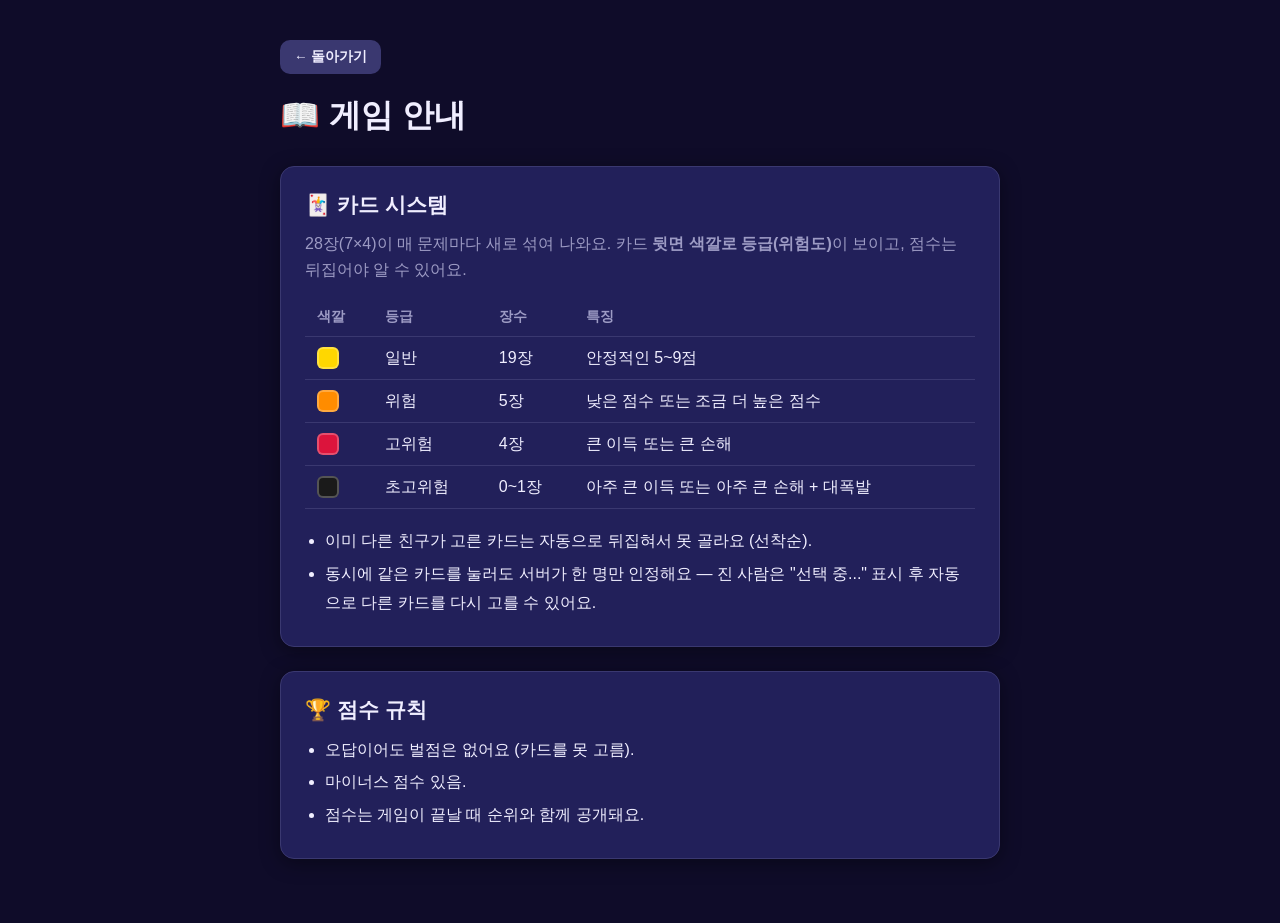
==== tutorial.html @ 6522b1e6 "feat: 게임 안내(튜토리얼) 페이지와 개인 점수 공개/비공개 토글 추가 - 세팅 화면에 '게임 안내' 버튼 추가 → tutorial.html(카드 시스템, 점수   규칙)을 새" ====
<!DOCTYPE html>
<html lang="ko">
<head>
  <meta charset="UTF-8">
  <meta name="viewport" content="width=device-width, initial-scale=1.0">
  <title>게임 안내 — Quiz Battle Card</title>
  <link rel="stylesheet" href="css/style.css">
</head>
<body class="tutorial-body">
  <div class="tutorial-wrap">
    <a href="index.html" class="btn btn-secondary btn-sm tutorial-back">← 돌아가기</a>
    <h1 class="tutorial-title">📖 게임 안내</h1>

    <!-- 카드 시스템 -->
    <section class="tutorial-section">
      <h2>🃏 카드 시스템</h2>
      <p class="tutorial-desc">
        28장(7×4)이 매 문제마다 새로 섞여 나와요. 카드 <strong>뒷면 색깔로 등급(위험도)</strong>이 보이고,
        점수는 뒤집어야 알 수 있어요.
      </p>

      <table class="tutorial-card-table">
        <thead>
          <tr><th>색깔</th><th>등급</th><th>장수</th><th>특징</th></tr>
        </thead>
        <tbody>
          <tr>
            <td><span class="tutorial-swatch" data-tier="normal"></span></td>
            <td>일반</td>
            <td>19장</td>
            <td>안정적인 5~9점</td>
          </tr>
          <tr>
            <td><span class="tutorial-swatch" data-tier="risk"></span></td>
            <td>위험</td>
            <td>5장</td>
            <td>낮은 점수 또는 조금 더 높은 점수</td>
          </tr>
          <tr>
            <td><span class="tutorial-swatch" data-tier="highRisk"></span></td>
            <td>고위험</td>
            <td>4장</td>
            <td>큰 이득 또는 큰 손해</td>
          </tr>
          <tr>
            <td><span class="tutorial-swatch" data-tier="ultra"></span></td>
            <td>초고위험</td>
            <td>0~1장</td>
            <td>아주 큰 이득 또는 아주 큰 손해 + 대폭발</td>
          </tr>
        </tbody>
      </table>

      <ul class="tutorial-list">
        <li>이미 다른 친구가 고른 카드는 자동으로 뒤집혀서 못 골라요 (선착순).</li>
        <li>동시에 같은 카드를 눌러도 서버가 한 명만 인정해요 — 진 사람은 "선택 중..." 표시 후 자동으로 다른 카드를 다시 고를 수 있어요.</li>
      </ul>
    </section>

    <!-- 점수 규칙 -->
    <section class="tutorial-section">
      <h2>🏆 점수 규칙</h2>
      <ul class="tutorial-list">
        <li>오답이어도 벌점은 없어요 (카드를 못 고름).</li>
        <li>마이너스 점수 있음.</li>
        <li>점수는 게임이 끝날 때 순위와 함께 공개돼요.</li>
      </ul>
    </section>
  </div>

  <script type="module" src="js/tutorial.js"></script>
</body>
</html>
---- css/style.css ----
/* =============================================
   style.css — Quiz Battle Royale
   ============================================= */

:root {
  --c-bg:       #0f0c29;
  --c-surface:  #1a1745;
  --c-card:     #22205a;
  --c-border:   #3a3870;
  --c-text:     #f0eeff;
  --c-sub:      #9d9bc4;
  --c-primary:  #7c6ff7;
  --c-green:    #2ecc71;
  --c-red:      #e74c3c;
  --c-orange:   #f39c12;
  --c-blue:     #3498db;
  --c-gold:     #f1c40f;
  --c-silver:   #bdc3c7;
  --c-bronze:   #e67e22;
  --radius:     14px;
  --shadow:     0 4px 20px rgba(0,0,0,0.4);

  /* 상황판 카드판(우측 60%) 레이아웃 — 나중에 조정하기 쉽도록 변수로 분리 */
  --board-pad-x:     28px;   /* 카드판 좌우 여백 */
  --board-pad-y:     22px;   /* 카드판 상하 여백 */
  --board-card-gap:  10px;   /* 카드 사이 간격 */
  --board-card-ratio: 1.6;   /* 카드 세로:가로 비율 (aspect-ratio: 1 / 이값) */
  --board-cols: 7;
  --board-rows: 4;

  /* 클라이언트 카드 선택 화면 — board 카드판과 동일한 비율, 여백은 board의 2배 */
  --cs-card-pad-x: calc(var(--board-pad-x) * 2);
  --cs-card-pad-y: calc(var(--board-pad-y) * 2);
}

* { box-sizing: border-box; margin: 0; padding: 0; }

body {
  font-family: 'Segoe UI', 'Apple SD Gothic Neo', sans-serif;
  background: var(--c-bg);
  color: var(--c-text);
  min-height: 100vh;
  overflow: hidden;
}

/* ── 뷰 전환 ── */
#app { width: 100vw; height: 100vh; position: relative; }
.view { display: none; width: 100%; height: 100%; position: absolute; top: 0; left: 0; overflow-y: auto; }
.view.active { display: flex; flex-direction: column; }

/* ── 공통 버튼 ── */
.btn {
  display: inline-flex; align-items: center; justify-content: center;
  padding: 12px 24px; border-radius: 10px; border: none; cursor: pointer;
  font-size: 1rem; font-weight: 700; transition: transform .1s, opacity .2s;
  user-select: none;
}
.btn:active { transform: scale(.96); }
.btn:disabled { opacity: .45; cursor: not-allowed; }
.btn-primary  { background: var(--c-primary); color: #fff; }
.btn-green    { background: var(--c-green);   color: #fff; }
.btn-blue     { background: var(--c-blue);    color: #fff; }
.btn-orange   { background: var(--c-orange);  color: #fff; }
.btn-secondary{ background: var(--c-border);  color: var(--c-text); }
.btn-danger   { background: var(--c-red);     color: #fff; }
.btn-warning  { background: var(--c-orange);  color: #fff; }
.btn-large    { font-size: 1.15rem; padding: 16px 32px; }
.btn-sm       { font-size: .85rem; padding: 8px 14px; }

/* 초고위험카드 예약(armed) 상태 강조 */
.btn.ultra-armed {
  background: #1A1A1A; color: #fff;
  box-shadow: 0 0 0 3px var(--c-red);
  animation: ultra-pulse 1s infinite;
}
@keyframes ultra-pulse {
  0%, 100% { opacity: 1; }
  50%      { opacity: .7; }
}

/* ── 공통 입력 ── */
.input-big, .select-big {
  width: 100%; padding: 14px 16px; border-radius: 10px;
  border: 2px solid var(--c-border); background: var(--c-surface);
  color: var(--c-text); font-size: 1.1rem;
}
.input-big:focus, .select-big:focus {
  outline: none; border-color: var(--c-primary);
}

/* ── 음소거 버튼 ── */
.mute-btn {
  position: fixed; top: 14px; right: 14px; z-index: 900;
  background: var(--c-card); border: 1px solid var(--c-border);
  border-radius: 50%; width: 46px; height: 46px;
  font-size: 1.3rem; cursor: pointer; display: flex; align-items: center; justify-content: center;
}
.mute-btn.small { width: 36px; height: 36px; font-size: 1rem; position: static; }

/* ── 방 코드 표시 ── */
.room-code-display {
  position: fixed; bottom: 10px; right: 14px;
  font-size: .8rem; color: var(--c-sub); z-index: 100;
}

/* =============================================
   세팅 뷰
   ============================================= */
#view-setting { align-items: center; justify-content: center; padding: 20px; }

.setting-wrap { width: 100%; max-width: 860px; }

.logo-area { text-align: center; margin-bottom: 32px; }
.logo-text { font-size: 2.4rem; font-weight: 900;
  background: linear-gradient(135deg, #a78bfa, #60a5fa);
  -webkit-background-clip: text; -webkit-text-fill-color: transparent; }
.logo-sub  { color: var(--c-sub); margin-top: 6px; }
.tutorial-link { display: inline-flex; margin-top: 14px; text-decoration: none; }

.setting-cards { display: flex; gap: 20px; flex-wrap: wrap; }
.card {
  flex: 1; min-width: 280px; background: var(--c-card);
  border-radius: var(--radius); padding: 24px; box-shadow: var(--shadow);
  border: 1px solid var(--c-border);
}
.card h2 { font-size: 1.2rem; margin-bottom: 20px; }
.card h2 small { font-size: .8rem; color: var(--c-sub); }

.form-row { margin-bottom: 16px; }
.form-row label { display: block; font-size: .9rem; color: var(--c-sub); margin-bottom: 6px; }
.hint { font-size: .78rem; color: var(--c-primary); }

.file-upload-label {
  display: inline-flex; align-items: center; gap: 8px;
  padding: 10px 18px; background: var(--c-surface);
  border: 2px dashed var(--c-border); border-radius: 10px;
  cursor: pointer; font-size: .95rem; transition: border-color .2s;
}
.file-upload-label:hover { border-color: var(--c-primary); }
.xlsx-status { margin-top: 8px; font-size: .85rem; color: var(--c-sub); }

.card-create .btn { width: 100%; margin-top: 8px; }

.join-buttons { display: flex; flex-direction: column; gap: 12px; margin-top: 8px; }
.join-buttons .btn { width: 100%; }

.setting-message {
  margin-top: 16px; padding: 12px 18px; border-radius: 10px;
  background: var(--c-surface); border: 1px solid var(--c-border);
  font-size: .95rem; text-align: center;
}
.setting-message.error { border-color: var(--c-red); color: var(--c-red); }
.setting-message.success { border-color: var(--c-green); color: var(--c-green); }
.hidden { display: none !important; }

/* ── 토글 스위치 (세팅 뷰) ── */
/* .form-row label { display:block } 규칙을 !important로 덮어씌워 flex 레이아웃 유지 */
.form-row label.toggle-label {
  display: flex !important; align-items: center; gap: 12px;
  cursor: pointer; padding: 4px 0; user-select: none;
  color: var(--c-text); margin-bottom: 0;
}
.toggle-checkbox { display: none; } /* 실제 체크박스 숨김 */
.toggle-slider {
  position: relative; flex-shrink: 0;
  width: 50px; height: 28px;
  background: var(--c-border); border-radius: 14px;
  transition: background .2s;
}
.toggle-slider::after {
  content: ''; position: absolute;
  width: 22px; height: 22px; background: #fff;
  border-radius: 50%; top: 3px; left: 3px;
  transition: transform .2s; box-shadow: 0 1px 4px rgba(0,0,0,.35);
}
.toggle-checkbox:checked + .toggle-slider { background: var(--c-primary); }
.toggle-checkbox:checked + .toggle-slider::after { transform: translateX(22px); }
.toggle-text { font-size: .95rem; }
.toggle-desc { margin-top: 6px; font-size: .8rem; color: var(--c-sub); }

/* =============================================
   상황판 뷰
   ============================================= */
#view-board { flex-direction: row; overflow: hidden; }

/* 좌 40% — 문제 */
.board-left {
  width: 40%; display: flex; flex-direction: column;
  align-items: center; justify-content: center; padding: 16px 20px;
  border-right: 2px solid var(--c-border); position: relative;
  overflow-y: auto; flex-shrink: 0;
}
.board-phase-label {
  position: absolute; top: 12px; left: 16px;
  font-size: .85rem; color: var(--c-sub);
  background: var(--c-card); padding: 4px 10px; border-radius: 20px;
}
.board-q-info {
  font-size: 1.1rem; color: var(--c-sub); margin-bottom: 10px; text-align: center;
}
.board-q-text {
  font-size: clamp(1.6rem, 3.5vw, 2.8rem); font-weight: 700;
  text-align: center; line-height: 1.5; max-width: 95%;
}

/* 객관식 보기 목록 */
.board-q-choices {
  display: flex; flex-wrap: wrap; gap: 10px 20px; justify-content: center;
  max-width: 100%; margin-top: 14px;
}
.board-choice-item {
  font-size: clamp(1.2rem, 2.2vw, 1.9rem);
  background: var(--c-card); border-radius: 10px;
  padding: 8px 22px; border: 1px solid var(--c-border);
  white-space: nowrap;
}
.board-choice-num {
  font-weight: 900; color: var(--c-gold); margin-right: 10px;
  font-size: clamp(1.3rem, 2.4vw, 2rem);
}

/* 선잇기 2열 레이아웃 */
.board-match-col {
  flex: 1; min-width: 120px; display: flex; flex-direction: column; gap: 8px;
}
.board-match-col-right .board-choice-item {
  border-color: var(--c-blue);
}

.board-q-img {
  max-height: 110px; max-width: 80%; object-fit: contain; border-radius: 10px;
  margin-top: 10px; cursor: zoom-in;
}
.board-q-img.zoomed {
  position: fixed; top: 0; left: 0; width: 100vw; height: 100vh;
  max-height: none; max-width: none; object-fit: contain; z-index: 800;
  background: rgba(0,0,0,.85); border-radius: 0; cursor: zoom-out;
}
.board-countdown {
  font-size: clamp(3rem, 10vw, 7rem); font-weight: 900; color: var(--c-gold);
  text-shadow: 0 0 30px var(--c-gold); animation: pulse .8s ease-in-out infinite;
}
@keyframes pulse { 0%,100%{transform:scale(1)} 50%{transform:scale(1.08)} }

/* 대폭발 발동 연출 — 화면 전체 플래시 + 흔들림, 점수는 표시하지 않음 (spec §1-2, §2-4) */
.board-explosion-overlay {
  position: fixed; inset: 0; z-index: 600;
  display: flex; flex-direction: column; align-items: center; justify-content: center;
  background: rgba(0,0,0,.75);
}
.explosion-emoji { font-size: clamp(4rem, 12vw, 9rem); }
.explosion-text  {
  font-size: clamp(1.4rem, 4vw, 2.6rem); font-weight: 900; color: #fff; margin-top: 12px;
}
.board-explosion-overlay.explosion-active { animation: explosionFlash 1.6s ease; }
.board-explosion-overlay.explosion-active .explosion-emoji { animation: shake .5s ease 3; }
@keyframes explosionFlash {
  0%   { background: rgba(255,255,255,.95); }
  15%  { background: rgba(0,0,0,.75); }
  100% { background: rgba(0,0,0,.75); }
}

/* 우 60% — 카드 그리드
   컨테이너 크기가 바뀌어도 카드 비율(1 : var(--board-card-ratio))을 유지한 채
   7×4=28장이 항상 여백 안에 들어오도록 컨테이너 쿼리 단위(cqw/cqh)로 크기를 계산한다. */
.board-right {
  flex: 1; display: flex;
  align-items: center; justify-content: center;
  padding: var(--board-pad-y) var(--board-pad-x);
  overflow: hidden;            /* 넘치거나 잘리는 대신 그리드 자체를 축소해 항상 안에 들어오게 함 */
  container-type: size;        /* 자식이 cqw/cqh로 이 영역의 실제 크기를 참조할 수 있게 함 */
}

/* 상황판 7×4 카드 그리드 — 폭 기준/높이 기준 중 더 작은 쪽에 맞춰 전체 그리드를 축소(letterbox) */
.board-card-grid {
  display: grid;
  grid-template-columns: repeat(var(--board-cols), 1fr);
  grid-template-rows: repeat(var(--board-rows), 1fr);
  gap: var(--board-card-gap);
  aspect-ratio: var(--board-cols) / calc(var(--board-rows) * var(--board-card-ratio));
  width: min(100cqw, 100cqh * (var(--board-cols) / (var(--board-rows) * var(--board-card-ratio))));
  max-width: 100%;
  max-height: 100%;
}

/* 상황판 카드 (클릭 없음, 표시 전용) — 비율은 항상 1 : var(--board-card-ratio) 고정.
   align-self:start로 그리드 셀 높이가 살짝 남아도 늘어나지 않고 aspect-ratio가 그대로 적용된다. */
.board-game-card {
  aspect-ratio: 1 / var(--board-card-ratio);
  width: 100%;
  align-self: start;
  border-radius: 8px;
  position: relative;
  overflow: hidden;
}

/* 등급별 실제 색상은 CARD_CONFIG.colors 기반으로 JS가 inline style로 지정한다 (spec §1-2) */
.board-card-back {
  width: 100%; height: 100%;
  border-radius: 8px;
  display: flex; align-items: center; justify-content: center;
  font-size: clamp(.85rem, 2.2vw, 1.4rem); font-weight: 900;
  color: rgba(255,255,255,.35);
  border: 2px solid rgba(255,255,255,.15);
  user-select: none;
}

/* 앞면 배경/글자색도 뒷면과 동일하게 CARD_CONFIG.colors 기반으로 JS가 inline style로 지정한다 (등급 색 통일) */
.board-card-front {
  width: 100%; height: 100%;
  border-radius: 8px;
  display: flex; flex-direction: column;
  align-items: center; justify-content: center;
  padding: 3px;
  border: 2px solid rgba(255,255,255,.25);
  animation: cardFlipIn .35s ease;
}

.bc-score {
  font-size: clamp(1.4rem, 3vw, 2.6rem);
  font-weight: 900; line-height: 1; text-align: center;
  word-break: break-all;
  color: inherit;
}
.bc-nick {
  font-size: clamp(1rem, 2vw, 1.6rem);
  color: inherit; opacity: .85; text-align: center;
  margin-top: 4px; word-break: break-all;
  overflow: hidden; max-width: 100%; line-height: 1.2;
}

/* =============================================
   클라이언트 뷰
   ============================================= */
#view-client { align-items: stretch; }

.client-section { display: none; flex-direction: column; flex: 1; padding: 24px; }
.client-section.active { display: flex; }

/* 내 누적 점수 바 (클라이언트 뷰 — 항상 좌상단 고정) */
.cs-score-bar {
  position: fixed; top: 14px; left: 14px; z-index: 200;
  background: var(--c-card); border: 1px solid var(--c-border);
  border-radius: 20px; padding: 8px 18px;
  display: flex; align-items: center; gap: 10px;
  box-shadow: var(--shadow); pointer-events: none;
}
.cs-score-label { font-size: .85rem; color: var(--c-sub); }
.cs-score-value { font-size: 1.4rem; font-weight: 900; color: var(--c-gold); }

/* 닉네임 입력 */
.cs-header { text-align: center; margin-bottom: 28px; }
.cs-header h2 { font-size: 1.5rem; }
.room-code-small { color: var(--c-sub); margin-top: 6px; font-size: .9rem; }

.nickname-input-wrap {
  display: flex; flex-direction: column; gap: 16px;
  max-width: 400px; width: 100%; margin: 0 auto;
}
.nickname-input {
  font-size: 1.3rem; text-align: center; letter-spacing: .05em;
}
.nickname-error {
  color: var(--c-red); font-size: .9rem; text-align: center; min-height: 1.2em;
}

/* 대기 */
.wait-wrap { flex: 1; display: flex; flex-direction: column; align-items: center; justify-content: center; }
.wait-icon { font-size: 4rem; margin-bottom: 20px; animation: spin 3s linear infinite; }
@keyframes spin { to { transform: rotate(360deg); } }
.wait-msg  { font-size: 1.4rem; font-weight: 700; text-align: center; }
.wait-sub  { color: var(--c-sub); margin-top: 10px; text-align: center; }

/* 카운트다운 */
.countdown-wrap { flex: 1; display: flex; flex-direction: column; align-items: center; justify-content: center; }
.countdown-label { font-size: 1.2rem; color: var(--c-sub); margin-bottom: 16px; }
.countdown-num {
  font-size: clamp(5rem, 25vw, 12rem); font-weight: 900; color: var(--c-gold);
  text-shadow: 0 0 40px var(--c-gold); line-height: 1;
}

/* 퀴즈 입력 */
.quiz-top-bar {
  display: flex; align-items: center; justify-content: space-between;
  margin-bottom: 16px;
}
.player-badge {
  font-size: 1.4rem; font-weight: 900;
  background: var(--c-primary); padding: 6px 18px; border-radius: 30px;
}
.cq-timer {
  font-size: 1.1rem; color: var(--c-gold); font-weight: 700;
}
.q-type-badge {
  display: inline-block; font-size: .8rem; font-weight: 700;
  padding: 4px 12px; border-radius: 20px; background: var(--c-primary);
  margin-bottom: 12px;
}
.cq-q-text { font-size: clamp(1.1rem, 3.5vw, 1.6rem); font-weight: 700; margin-bottom: 14px; line-height: 1.5; }
.cq-q-img { max-width: 100%; max-height: 160px; object-fit: contain; border-radius: 10px; margin-bottom: 14px; }

/* 보기 이미지 — URL로 입력된 보기가 이미지로 표시될 때 */
.choice-img {
  max-height: 120px; max-width: 100%; object-fit: contain;
  border-radius: 8px; display: block; margin: 4px auto;
  pointer-events: none; /* 클릭이 부모 버튼으로 전달되도록 */
}
.board-q-choices .choice-img { max-height: 160px; }

.cq-answer-area { flex: 1; display: flex; flex-direction: column; }

/* 객관식 */
.cq-mc-choices { display: flex; flex-direction: column; gap: 10px; margin-bottom: 16px; }
.mc-choice-item {
  background: var(--c-card); border-radius: 10px; padding: 14px 18px;
  font-size: 1rem; border: 1px solid var(--c-border);
}
.mc-choice-num { font-weight: 900; color: var(--c-gold); margin-right: 10px; font-size: 1.2rem; }
.cq-mc-input-row { display: flex; gap: 12px; }
.cq-number-input {
  flex: 1; padding: 14px; font-size: 1.4rem; font-weight: 700; text-align: center;
  border-radius: 10px; border: 2px solid var(--c-border); background: var(--c-surface);
  color: var(--c-text);
}

/* 객관식 클릭 모드 버튼 */
.mc-click-btn {
  width: 100%; padding: 16px 18px; border-radius: 10px;
  border: 2px solid var(--c-border); background: var(--c-card);
  color: var(--c-text); font-size: 1.05rem; font-weight: 500;
  cursor: pointer; text-align: left; transition: border-color .15s, background .15s;
  display: block;
}
.mc-click-btn:hover  { border-color: var(--c-primary); background: var(--c-surface); }
.mc-click-btn.selected {
  border-color: var(--c-primary); background: rgba(124,111,247,.25); font-weight: 700;
}

/* 단답형 */
.cq-sa { display: flex; flex-direction: column; gap: 12px; }
.cq-sa-input {
  padding: 16px; font-size: 1.2rem; border-radius: 10px;
  border: 2px solid var(--c-border); background: var(--c-surface); color: var(--c-text);
}
.cq-sa-input:focus { outline: none; border-color: var(--c-primary); }

/* 선 잇기 */
.cq-match-container {
  display: flex; align-items: stretch; gap: 0; position: relative;
  background: var(--c-card); border-radius: var(--radius); overflow: hidden;
  margin-bottom: 14px; min-height: 200px;
}
.match-col { flex: 1; display: flex; flex-direction: column; justify-content: space-around; padding: 12px 10px; gap: 8px; }
/* canvas는 선 그리기 전용 — 클릭 이벤트는 아이템에 직접 전달 */
.match-canvas {
  position: absolute; top: 0; left: 0; width: 100%; height: 100%;
  background: transparent; touch-action: none; pointer-events: none;
}
.match-item {
  background: var(--c-surface); border: 2px solid var(--c-border);
  border-radius: 8px; padding: 10px 12px; text-align: center;
  font-size: .95rem; cursor: pointer; user-select: none; transition: border-color .15s;
  position: relative;
}
.match-item.selected  { border-color: var(--c-primary); background: rgba(124,111,247,.2); }
.match-item.connected { border-color: var(--c-green);   background: rgba(46,204,113,.15); }

/* 복수정답 */
.multi-hint, .order-hint { font-size: .9rem; color: var(--c-sub); margin-bottom: 12px; }
.cq-multi-choices { display: flex; flex-direction: column; gap: 10px; margin-bottom: 14px; }
.multi-choice-btn {
  padding: 14px 18px; border-radius: 10px; border: 2px solid var(--c-border);
  background: var(--c-card); color: var(--c-text); font-size: 1rem;
  cursor: pointer; text-align: left; transition: all .15s;
}
.multi-choice-btn.selected {
  border-color: var(--c-primary); background: rgba(124,111,247,.2);
}

/* 순서 */
.cq-order-choices { display: flex; flex-direction: column; gap: 10px; margin-bottom: 12px; }
.order-choice-btn {
  padding: 14px 18px; border-radius: 10px; border: 2px solid var(--c-border);
  background: var(--c-card); color: var(--c-text); font-size: 1rem;
  cursor: pointer; text-align: left; transition: all .15s; display: flex; align-items: center; gap: 10px;
}
.order-choice-btn.selected { border-color: var(--c-primary); background: rgba(124,111,247,.2); }
.order-choice-btn.locked   { opacity: .4; cursor: not-allowed; }
.order-seq-num { font-weight: 900; color: var(--c-gold); font-size: 1.1rem; min-width: 24px; }

.cq-order-sequence {
  min-height: 40px; padding: 8px 12px; border-radius: 10px;
  background: var(--c-surface); font-size: .85rem; color: var(--c-sub);
  margin-bottom: 12px;
}

/* 결과 */
.cq-result {
  flex: 1; display: flex; flex-direction: column; align-items: center; justify-content: center;
}
.result-correct {
  font-size: 3rem; font-weight: 900; color: var(--c-green); text-align: center;
  animation: bounceIn .4s ease;
}
.result-wrong {
  font-size: 3rem; font-weight: 900; color: var(--c-red); text-align: center;
  animation: shake .4s ease;
}
.result-time { font-size: 1rem; color: var(--c-sub); margin-top: 10px; text-align: center; }

@keyframes bounceIn {
  0% { transform: scale(.5); opacity: 0; }
  70%{ transform: scale(1.1); }
  100%{ transform: scale(1); opacity: 1; }
}
@keyframes shake {
  0%,100%{ transform: translateX(0); }
  20%    { transform: translateX(-10px); }
  40%    { transform: translateX(10px); }
  60%    { transform: translateX(-8px); }
  80%    { transform: translateX(8px); }
}

/* 시상식 */
.ceremony-wrap { flex: 1; display: flex; flex-direction: column; align-items: center; justify-content: center; }
.ceremony-emoji { font-size: 5rem; animation: bounceIn .5s ease; }
.ceremony-msg { font-size: 1.6rem; font-weight: 700; margin-top: 16px; text-align: center; }

/* =============================================
   관리자 뷰
   ============================================= */
#view-admin { align-items: stretch; }
.admin-wrap { padding: 20px; max-width: 900px; margin: 0 auto; width: 100%; }

.admin-header {
  display: flex; align-items: center; gap: 12px; margin-bottom: 20px; flex-wrap: wrap;
}
.admin-title  { font-size: 1.4rem; font-weight: 900; }
.room-code-badge {
  font-size: .9rem; padding: 4px 12px; border-radius: 20px;
  background: var(--c-primary); color: #fff; font-weight: 700;
}

.admin-q-panel {
  background: var(--c-card); border-radius: var(--radius); padding: 18px 20px;
  margin-bottom: 16px; border: 1px solid var(--c-border);
}
.admin-q-index { font-size: .85rem; color: var(--c-sub); margin-bottom: 6px; }
.admin-q-preview { font-size: 1.05rem; font-weight: 700; line-height: 1.5; }

.admin-controls {
  display: flex; flex-wrap: wrap; gap: 12px; margin-bottom: 20px;
}
.admin-controls .btn { flex: 1; min-width: 140px; }

.admin-player-status {
  display: grid; grid-template-columns: repeat(auto-fill, minmax(130px, 1fr)); gap: 12px;
}
.admin-player-count {
  grid-column: 1 / -1;
  font-size: .9rem; color: var(--c-sub);
  padding: 6px 2px 2px;
  border-bottom: 1px solid var(--c-border);
  margin-bottom: 4px;
}
.admin-player-count strong { color: var(--c-text); }
.admin-player-card {
  background: var(--c-card); border-radius: var(--radius); padding: 14px;
  border: 1px solid var(--c-border); text-align: center;
}
.admin-player-name { font-size: 1.2rem; font-weight: 900; margin-bottom: 6px; }
.admin-player-state { font-size: .8rem; padding: 3px 8px; border-radius: 10px; background: var(--c-border); }
.admin-player-state.connected  { background: rgba(46,204,113,.25); color: var(--c-green); }
.admin-player-state.submitted  { background: rgba(124,111,247,.25); color: var(--c-primary); }
.admin-player-state.correct    { background: rgba(46,204,113,.35); color: var(--c-green); }
.admin-player-state.wrong      { background: rgba(231,76,60,.25); color: var(--c-red); }

/* =============================================
   카드 선택 뷰 (클라이언트)
   ============================================= */
#cs-card-select {
  padding: 8px;
  overflow: hidden;
}

.card-select-header { text-align: center; padding: 4px 0 6px; flex-shrink: 0; }
.card-select-msg    { font-size: 1.1rem; font-weight: 700; }
.card-select-status { font-size: .85rem; color: var(--c-red); min-height: 1.2em; margin-top: 2px; }

/* 카드 그리드 + 구경 모드 오버레이를 감싸는 컨테이너
   board-right와 동일한 컨테이너 쿼리 방식으로 카드 비율(1 : var(--board-card-ratio))을 고정하되,
   여백은 board(--board-pad-*)의 2배(--cs-card-pad-*)를 준다. */
.cs-card-grid-wrap {
  position: relative;
  flex: 1;
  min-height: 0;   /* flex 자식이 부모 높이를 넘지 않도록 */
  display: flex;
  align-items: center; justify-content: center;
  padding: var(--cs-card-pad-y) var(--cs-card-pad-x);
  overflow: hidden;
  container-type: size;   /* 자식이 cqw/cqh로 이 영역의 실제 크기를 참조할 수 있게 함 */
}

/* 7 × 4 카드 그리드 — board-card-grid와 동일하게 폭/높이 중 더 작은 쪽에 맞춰 통째로 축소 */
.cs-card-grid {
  display: grid;
  grid-template-columns: repeat(var(--board-cols), 1fr);
  grid-template-rows: repeat(var(--board-rows), 1fr);
  gap: var(--board-card-gap);
  aspect-ratio: var(--board-cols) / calc(var(--board-rows) * var(--board-card-ratio));
  width: min(100cqw, 100cqh * (var(--board-cols) / (var(--board-rows) * var(--board-card-ratio))));
  max-width: 100%;
  max-height: 100%;
}

/* 오답자 구경 모드 — 카드 선택 불가 상태를 반투명 흰색 레이어로 표시 */
.cs-watch-overlay {
  position: absolute;
  inset: 0;
  background: rgba(255, 255, 255, .45);
  border-radius: 8px;
  z-index: 10;
  cursor: default;
}

/* 개별 카드 — board-game-card와 동일하게 비율 고정(1 : var(--board-card-ratio)).
   align-self:start로 그리드 셀 높이가 살짝 남아도 늘어나지 않고 비율이 그대로 유지된다. */
.game-card {
  aspect-ratio: 1 / var(--board-card-ratio);
  width: 100%;
  align-self: start;
  border-radius: 8px;
  cursor: pointer;
  position: relative;
  overflow: hidden;
  transition: transform .15s, box-shadow .15s;
  -webkit-tap-highlight-color: transparent;
  min-width: 0;
  min-height: 0;
}
.game-card:not(.flipped):active { transform: scale(.93); }
.game-card:not(.flipped):hover  { transform: scale(1.07) translateY(-3px);
  box-shadow: 0 6px 18px rgba(0,0,0,.5); }
.game-card.flipped { cursor: default; }
.game-card.watch   { cursor: default; }  /* 구경 모드 */

/* 서버 트랜잭션 응답을 기다리는 중인 카드 — 은은하게 깜빡여 "선택 중"임을 표시 */
.game-card.pending { cursor: wait; }
.game-card.pending .game-card-back { animation: card-pending-pulse 1s ease-in-out infinite; }
@keyframes card-pending-pulse { 0%, 100% { opacity: 1; } 50% { opacity: .5; } }

/* 다른 카드의 서버 응답을 기다리는 동안 나머지 카드는 흐리게 표시 + 클릭 잠금(연타 방지) */
.cs-card-grid.picking .game-card:not(.pending):not(.flipped) {
  opacity: .45;
  pointer-events: none;
}

/* 카드 뒷면 — 등급별 실제 색상은 CARD_CONFIG.colors 기반으로 JS가 inline style로 지정한다 (spec §1-2) */
.game-card-back {
  width: 100%; height: 100%;
  border-radius: 8px;
  display: flex; align-items: center; justify-content: center;
  font-size: clamp(.7rem, 2vw, 1.4rem); font-weight: 900;
  color: rgba(255,255,255,.4);
  border: 2px solid rgba(255,255,255,.15);
  user-select: none;
}

/* 카드 앞면 — 배경/글자색은 뒷면과 동일하게 CARD_CONFIG.colors 기반으로 JS가 inline style로 지정한다 (등급 색 통일) */
.game-card-front {
  width: 100%; height: 100%;
  border-radius: 8px;
  display: flex; flex-direction: column;
  align-items: center; justify-content: center;
  padding: 3px;
  border: 2px solid rgba(255,255,255,.25);
  animation: cardFlipIn .3s ease;
}
@keyframes cardFlipIn {
  0%   { transform: scaleX(0); opacity: 0; }
  100% { transform: scaleX(1); opacity: 1; }
}

.gc-score {
  font-size: clamp(1.25rem, 3.5vw, 2.4rem);
  font-weight: 900; line-height: 1; text-align: center;
  word-break: keep-all;
  color: inherit;
}
.gc-taker {
  font-size: clamp(.8rem, 2.1vw, 1.45rem);
  color: inherit; opacity: .8; text-align: center;
  margin-top: 3px; word-break: break-all;
  overflow: hidden; max-width: 100%;
  display: -webkit-box; -webkit-line-clamp: 2; -webkit-box-orient: vertical;
}

/* 선택 카드 3초 확대 오버레이 */
.cs-card-reveal {
  position: fixed; inset: 0; z-index: 500;
  background: rgba(0,0,0,.82);
  display: flex; align-items: center; justify-content: center;
  cursor: pointer;   /* 클릭하면 3초를 기다리지 않고 바로 닫힘 */
}
.cs-card-reveal-inner {
  background: var(--c-card); border-radius: 20px;
  padding: 36px 56px; text-align: center;
  border: 2px solid var(--c-primary);
  box-shadow: 0 0 60px rgba(124,111,247,.5);
  animation: bounceIn .35s ease;
  min-width: 220px;
}
.reveal-type  { font-size: .95rem; color: var(--c-sub); margin-bottom: 10px; }
.reveal-score {
  font-size: clamp(2.6rem, 9vw, 5rem); font-weight: 900; line-height: 1;
  margin-bottom: 14px;
}
.reveal-score.card-plus   { color: var(--c-green); }
.reveal-score.card-minus  { color: var(--c-red); }
.reveal-score.card-zero   { color: var(--c-sub); }
.reveal-score.card-double { color: var(--c-gold); }
.reveal-msg { font-size: 1rem; color: var(--c-sub); }

/* 대폭발 발동 시 클라이언트 리빌 카드도 함께 흔들림 (점수는 표시하지 않음, spec §2-4) */
.cs-card-reveal.explosion-active .cs-card-reveal-inner { animation: shake .5s ease 3; }

/* =============================================
   순위 목록 (ceremony-overlay, cs-ceremony, admin)
   ============================================= */
.ceremony-rankings {
  margin-top: 20px;
  max-height: 48vh; overflow-y: auto;
  width: 100%; min-width: 280px;
  scrollbar-width: thin;
}
.rank-item {
  display: flex; align-items: center; gap: 14px;
  padding: 9px 14px; border-radius: 10px; margin-bottom: 6px;
  background: rgba(255,255,255,.08); text-align: left;
}
.rank-item.rank-mine {
  background: rgba(124,111,247,.3);
  border: 1px solid var(--c-primary);
}
.rank-medal { font-size: 1.5rem; min-width: 2rem; text-align: center; flex-shrink: 0; }
.rank-nick  { flex: 1; font-size: 1.1rem; font-weight: 700; word-break: break-all; }
.rank-score { font-size: 1.2rem; font-weight: 900; flex-shrink: 0; }
.rank-score.pos  { color: var(--c-green); }
.rank-score.neg  { color: var(--c-red); }
.rank-score.zero { color: var(--c-sub); }

/* 관리자 카드 프리뷰 */
.admin-card-preview {
  margin-top: 16px; padding-top: 14px;
  border-top: 1px solid var(--c-border);
}
.admin-card-preview-title {
  font-size: .85rem; font-weight: 700; color: var(--c-gold);
  margin-bottom: 10px;
}
.admin-card-list {
  display: grid;
  grid-template-columns: repeat(7, 1fr);
  gap: 4px;
}
/* 배경/글자색은 CARD_CONFIG.colors 기반으로 JS가 inline style로 지정한다 (spec §1-2) */
.acp-card {
  border-radius: 6px; padding: 6px 3px;
  text-align: center; cursor: default;
  border: 1px solid rgba(255,255,255,.08);
  transition: opacity .3s;
}
.acp-card.acp-taken { opacity: .38; }
.acp-num   { font-size: .58rem; color: inherit; opacity: .65; margin-bottom: 1px; }
.acp-score { font-size: .9rem;  font-weight: 900; color: inherit; line-height: 1.1; }
.acp-taker {
  font-size: .55rem; color: inherit; opacity: .85;
  margin-top: 3px; white-space: nowrap;
  overflow: hidden; text-overflow: ellipsis;
}

/* 관리자 순위 헤더 */
.admin-final-header {
  font-size: 1.2rem; font-weight: 900; margin-bottom: 12px;
  padding-bottom: 8px; border-bottom: 1px solid var(--c-border);
  color: var(--c-gold);
}

/* =============================================
   시상식 오버레이
   ============================================= */
.ceremony-overlay {
  position: fixed; inset: 0; z-index: 1000;
  display: flex; align-items: center; justify-content: center;
  background: rgba(0,0,0,.7);
}
.fireworks-canvas {
  position: absolute; inset: 0; width: 100%; height: 100%; pointer-events: none;
}
.ceremony-content {
  position: relative; z-index: 1; text-align: center;
  animation: bounceIn .6s ease;
}
.trophy-icon    { font-size: 6rem; }
.ceremony-title { font-size: 3rem; font-weight: 900; margin: 12px 0; color: var(--c-gold); }
.ceremony-sub   { font-size: 1.3rem; color: var(--c-sub); }

/* =============================================
   튜토리얼(게임 안내) 페이지 — tutorial.html
   ============================================= */
.tutorial-body { display: flex; justify-content: center; overflow-y: auto; padding: 40px 20px; }
.tutorial-wrap { width: 100%; max-width: 720px; }
.tutorial-back { display: inline-flex; margin-bottom: 20px; text-decoration: none; }
.tutorial-title { font-size: 2rem; font-weight: 900; margin-bottom: 28px; }

.tutorial-section {
  background: var(--c-card); border: 1px solid var(--c-border);
  border-radius: var(--radius); padding: 24px; margin-bottom: 24px;
  box-shadow: var(--shadow);
}
.tutorial-section h2 { font-size: 1.3rem; margin-bottom: 12px; }
.tutorial-desc { color: var(--c-sub); line-height: 1.6; margin-bottom: 16px; }

.tutorial-card-table { width: 100%; border-collapse: collapse; margin-bottom: 18px; }
.tutorial-card-table th, .tutorial-card-table td {
  padding: 10px 12px; text-align: left; border-bottom: 1px solid var(--c-border);
}
.tutorial-card-table th { color: var(--c-sub); font-size: .85rem; font-weight: 700; }

/* 색상값은 하드코딩하지 않고 js/tutorial.js가 CARD_CONFIG.colors로 inline style 지정 */
.tutorial-swatch {
  display: inline-block; width: 22px; height: 22px; border-radius: 6px;
  border: 2px solid rgba(255,255,255,.25); vertical-align: middle;
}

.tutorial-list { line-height: 1.8; padding-left: 20px; }
.tutorial-list li { margin-bottom: 4px; }
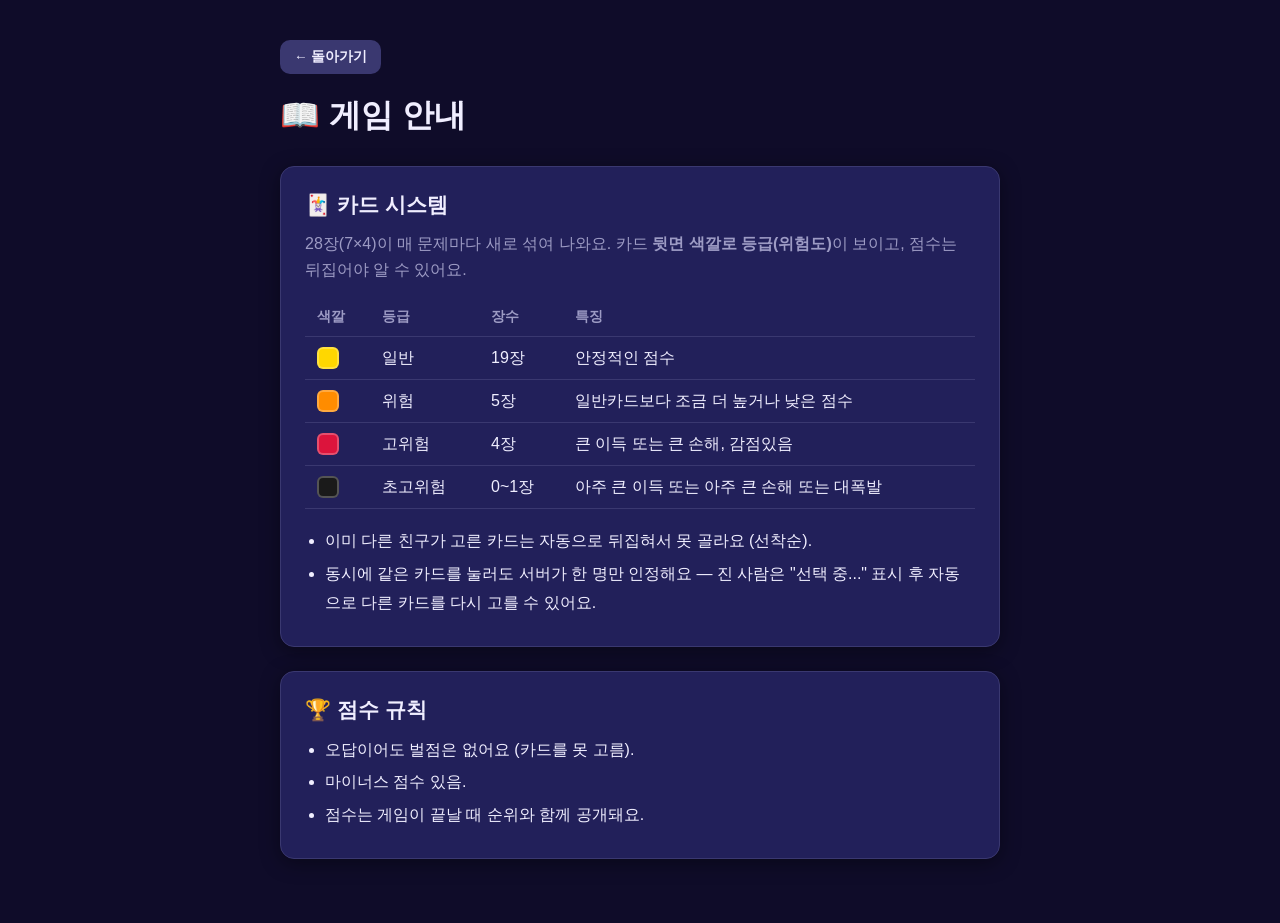
==== commit 784f6cda: "Update risk descriptions in tutorial.html" ====
--- a/tutorial.html
+++ b/tutorial.html
@@ -28,25 +28,25 @@
             <td><span class="tutorial-swatch" data-tier="normal"></span></td>
             <td>일반</td>
             <td>19장</td>
-            <td>안정적인 5~9점</td>
+            <td>안정적인 점수</td>
           </tr>
           <tr>
             <td><span class="tutorial-swatch" data-tier="risk"></span></td>
             <td>위험</td>
             <td>5장</td>
-            <td>낮은 점수 또는 조금 더 높은 점수</td>
+            <td>일반카드보다 조금 더 높거나 낮은 점수</td>
           </tr>
           <tr>
             <td><span class="tutorial-swatch" data-tier="highRisk"></span></td>
             <td>고위험</td>
             <td>4장</td>
-            <td>큰 이득 또는 큰 손해</td>
+            <td>큰 이득 또는 큰 손해, 감점있음</td>
           </tr>
           <tr>
             <td><span class="tutorial-swatch" data-tier="ultra"></span></td>
             <td>초고위험</td>
             <td>0~1장</td>
-            <td>아주 큰 이득 또는 아주 큰 손해 + 대폭발</td>
+            <td>아주 큰 이득 또는 아주 큰 손해 또는 대폭발</td>
           </tr>
         </tbody>
       </table>
